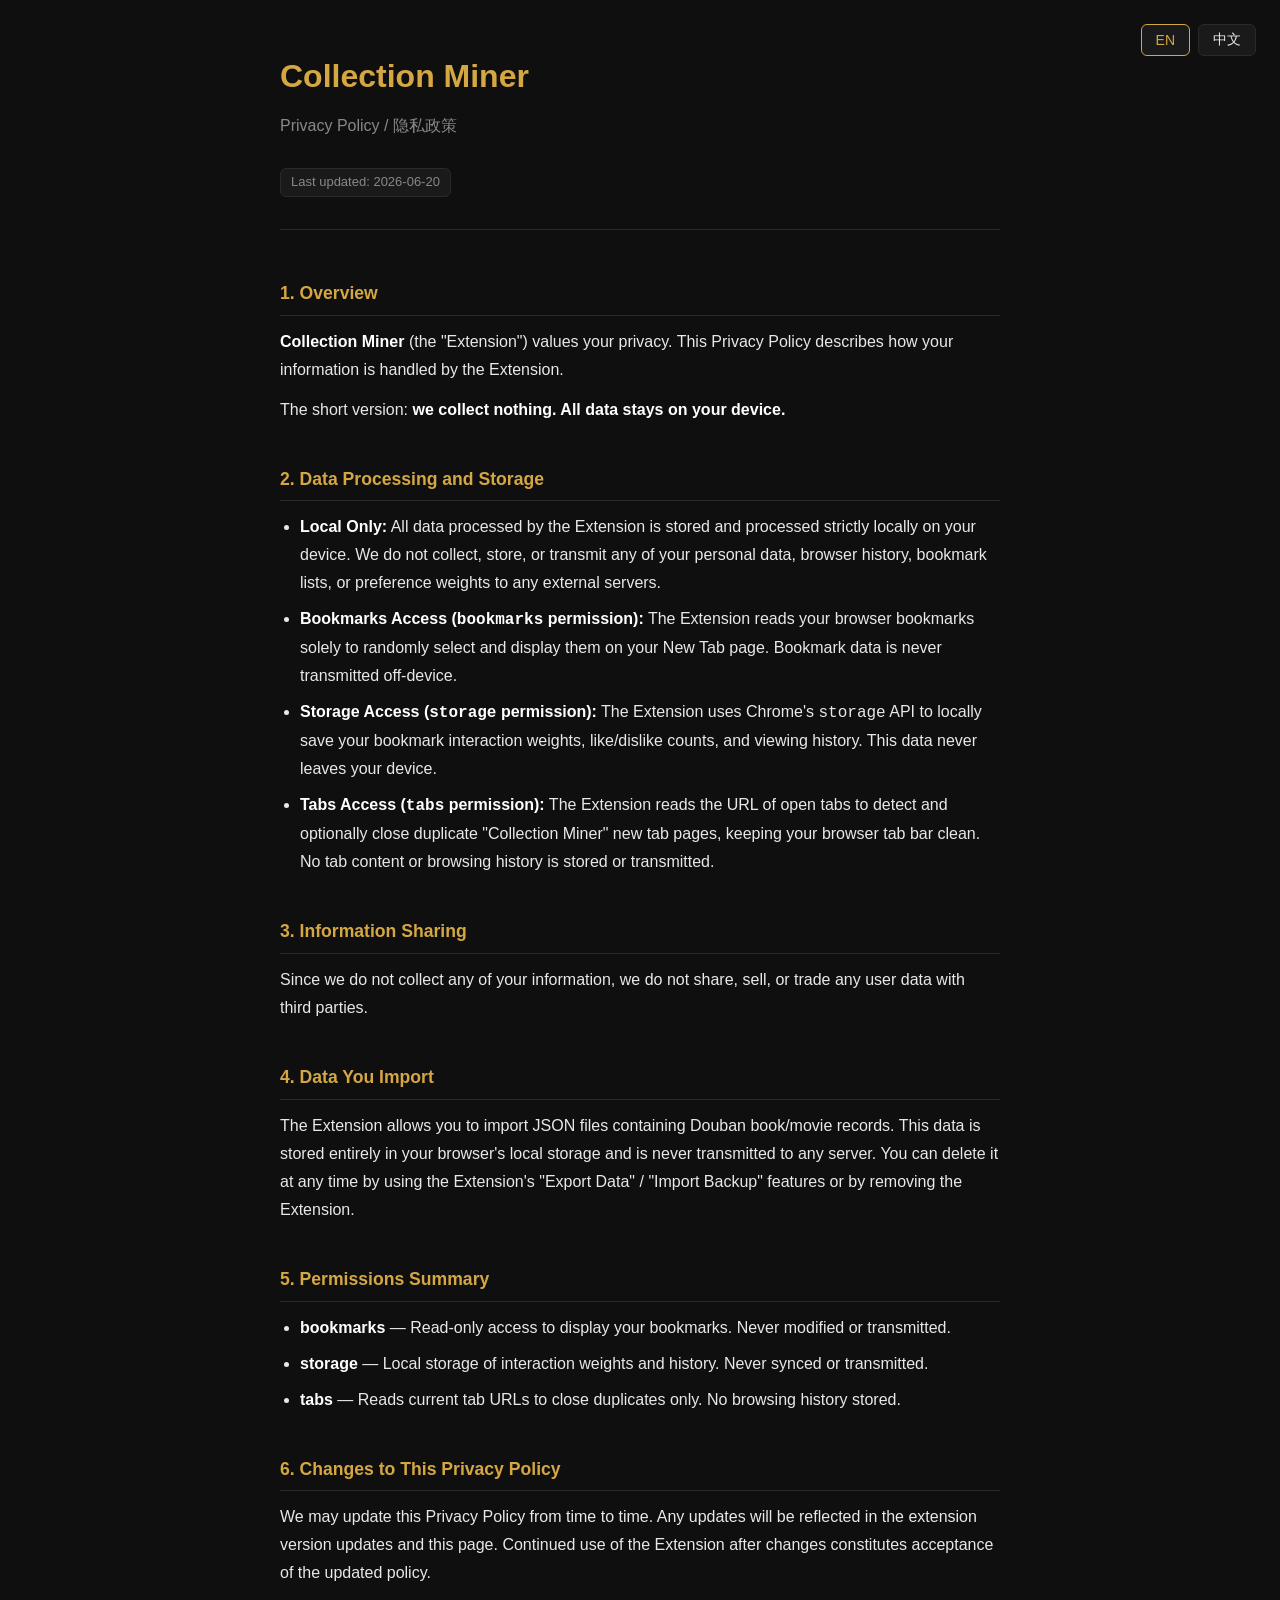
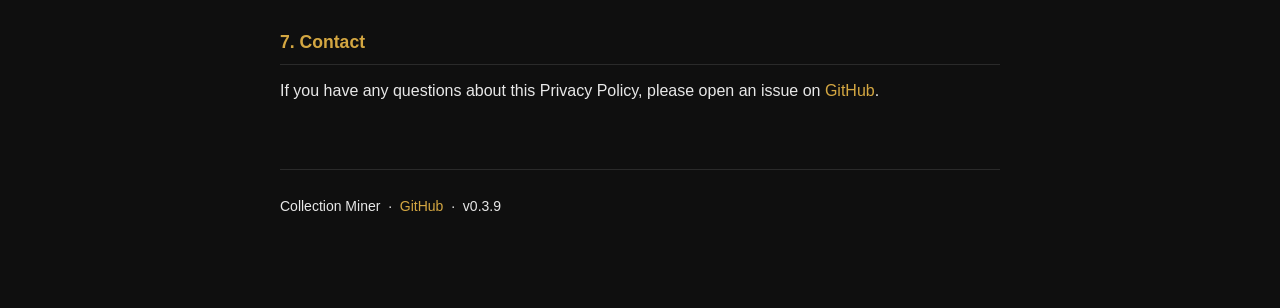
==== docs/index.html @ bb642c5b "chore: prepare Chrome Web Store submission - manifest.json: improve description (more specific for C" ====
<!DOCTYPE html>
<html lang="en">
<head>
  <meta charset="UTF-8" />
  <meta name="viewport" content="width=device-width, initial-scale=1.0" />
  <title>Privacy Policy — Collection Miner</title>
  <style>
    :root {
      --bg: #0f0f0f;
      --surface: #1a1a1a;
      --border: #2a2a2a;
      --text: #e8e8e8;
      --muted: #888;
      --accent: #d4a742;
    }
    * { box-sizing: border-box; margin: 0; padding: 0; }
    body {
      background: var(--bg);
      color: var(--text);
      font-family: -apple-system, "Inter", "Segoe UI", sans-serif;
      font-size: 16px;
      line-height: 1.75;
      padding: 48px 24px 80px;
    }
    .container { max-width: 720px; margin: 0 auto; }
    header { margin-bottom: 48px; border-bottom: 1px solid var(--border); padding-bottom: 32px; }
    header h1 { font-size: 2rem; font-weight: 700; color: var(--accent); }
    header .subtitle { color: var(--muted); margin-top: 8px; }
    .badge {
      display: inline-block;
      background: var(--surface);
      border: 1px solid var(--border);
      border-radius: 6px;
      padding: 2px 10px;
      font-size: 13px;
      color: var(--muted);
      margin-top: 16px;
    }
    section { margin-bottom: 40px; }
    h2 {
      font-size: 1.1rem;
      font-weight: 600;
      color: var(--accent);
      margin-bottom: 12px;
      padding-bottom: 6px;
      border-bottom: 1px solid var(--border);
    }
    p { margin-bottom: 12px; color: var(--text); }
    ul { padding-left: 20px; }
    li { margin-bottom: 8px; }
    strong { color: #fff; }
    .lang-toggle {
      position: fixed;
      top: 24px;
      right: 24px;
      display: flex;
      gap: 8px;
    }
    .lang-btn {
      background: var(--surface);
      border: 1px solid var(--border);
      color: var(--text);
      padding: 6px 14px;
      border-radius: 6px;
      cursor: pointer;
      font-size: 14px;
      transition: border-color 0.2s;
    }
    .lang-btn.active { border-color: var(--accent); color: var(--accent); }
    .lang-section { display: none; }
    .lang-section.active { display: block; }
    footer { margin-top: 64px; border-top: 1px solid var(--border); padding-top: 24px; color: var(--muted); font-size: 14px; }
    a { color: var(--accent); text-decoration: none; }
    a:hover { text-decoration: underline; }
  </style>
</head>
<body>
  <div class="lang-toggle">
    <button class="lang-btn active" onclick="setLang('en')" id="btn-en">EN</button>
    <button class="lang-btn" onclick="setLang('zh')" id="btn-zh">中文</button>
  </div>

  <div class="container">
    <header>
      <h1>Collection Miner</h1>
      <p class="subtitle">Privacy Policy / 隐私政策</p>
      <span class="badge">Last updated: 2026-06-20</span>
    </header>

    <!-- English -->
    <div class="lang-section active" id="lang-en">
      <section>
        <h2>1. Overview</h2>
        <p><strong>Collection Miner</strong> (the "Extension") values your privacy. This Privacy Policy describes how your information is handled by the Extension.</p>
        <p>The short version: <strong>we collect nothing. All data stays on your device.</strong></p>
      </section>

      <section>
        <h2>2. Data Processing and Storage</h2>
        <ul>
          <li><strong>Local Only:</strong> All data processed by the Extension is stored and processed strictly locally on your device. We do not collect, store, or transmit any of your personal data, browser history, bookmark lists, or preference weights to any external servers.</li>
          <li><strong>Bookmarks Access (<code>bookmarks</code> permission):</strong> The Extension reads your browser bookmarks solely to randomly select and display them on your New Tab page. Bookmark data is never transmitted off-device.</li>
          <li><strong>Storage Access (<code>storage</code> permission):</strong> The Extension uses Chrome's <code>storage</code> API to locally save your bookmark interaction weights, like/dislike counts, and viewing history. This data never leaves your device.</li>
          <li><strong>Tabs Access (<code>tabs</code> permission):</strong> The Extension reads the URL of open tabs to detect and optionally close duplicate "Collection Miner" new tab pages, keeping your browser tab bar clean. No tab content or browsing history is stored or transmitted.</li>
        </ul>
      </section>

      <section>
        <h2>3. Information Sharing</h2>
        <p>Since we do not collect any of your information, we do not share, sell, or trade any user data with third parties.</p>
      </section>

      <section>
        <h2>4. Data You Import</h2>
        <p>The Extension allows you to import JSON files containing Douban book/movie records. This data is stored entirely in your browser's local storage and is never transmitted to any server. You can delete it at any time by using the Extension's "Export Data" / "Import Backup" features or by removing the Extension.</p>
      </section>

      <section>
        <h2>5. Permissions Summary</h2>
        <ul>
          <li><strong>bookmarks</strong> — Read-only access to display your bookmarks. Never modified or transmitted.</li>
          <li><strong>storage</strong> — Local storage of interaction weights and history. Never synced or transmitted.</li>
          <li><strong>tabs</strong> — Reads current tab URLs to close duplicates only. No browsing history stored.</li>
        </ul>
      </section>

      <section>
        <h2>6. Changes to This Privacy Policy</h2>
        <p>We may update this Privacy Policy from time to time. Any updates will be reflected in the extension version updates and this page. Continued use of the Extension after changes constitutes acceptance of the updated policy.</p>
      </section>

      <section>
        <h2>7. Contact</h2>
        <p>If you have any questions about this Privacy Policy, please open an issue on <a href="https://github.com/holynova/collection_miner" target="_blank">GitHub</a>.</p>
      </section>
    </div>

    <!-- Chinese -->
    <div class="lang-section" id="lang-zh">
      <section>
        <h2>1. 概述</h2>
        <p><strong>收藏夹淘金 (Collection Miner)</strong>（以下简称"本插件"）非常重视您的隐私。本隐私政策说明了本插件如何处理您的信息。</p>
        <p>简而言之：<strong>我们不收集任何数据，所有数据均保留在您的本地设备上。</strong></p>
      </section>

      <section>
        <h2>2. 数据处理与存储</h2>
        <ul>
          <li><strong>完全本地化：</strong>本插件处理的所有数据均完全保存在您的本地设备上。我们不会收集、存储或传输您的任何个人数据、浏览器历史记录、书签列表或卡片评分权重到任何外部服务器。</li>
          <li><strong>书签权限（<code>bookmarks</code>）：</strong>本插件仅读取您的书签，以便在新标签页中随机挑选并展示它们。书签数据绝不会传输到设备之外。</li>
          <li><strong>存储权限（<code>storage</code>）：</strong>本插件使用 Chrome <code>storage</code> API 在本地保存书签展现权重、赞/踩次数和浏览历史。这些数据永远不会离开您的设备。</li>
          <li><strong>标签页权限（<code>tabs</code>）：</strong>本插件读取当前打开标签页的 URL，以检测并关闭重复打开的"收藏夹淘金"新标签页，保持您的标签栏清爽。不会存储或传输任何标签内容或浏览历史。</li>
        </ul>
      </section>

      <section>
        <h2>3. 信息共享</h2>
        <p>由于我们不收集您的任何信息，因此我们不会向任何第三方共享、出售或交易用户数据。</p>
      </section>

      <section>
        <h2>4. 您导入的数据</h2>
        <p>本插件允许您导入包含豆瓣书影音记录的 JSON 文件。这些数据完全存储在您浏览器的本地存储中，绝不会传输到任何服务器。您可以随时通过插件的"导出数据"/"导入备份"功能或卸载插件来删除这些数据。</p>
      </section>

      <section>
        <h2>5. 权限说明</h2>
        <ul>
          <li><strong>bookmarks</strong> — 只读访问，用于展示书签，不会修改或传输。</li>
          <li><strong>storage</strong> — 本地存储交互权重和历史，不会同步或传输。</li>
          <li><strong>tabs</strong> — 读取当前标签页 URL 以关闭重复标签，不存储浏览历史。</li>
        </ul>
      </section>

      <section>
        <h2>6. 隐私政策的更新</h2>
        <p>我们可能会不时更新本隐私政策。任何更新都将通过插件版本更新及本页面进行说明。继续使用本插件即表示接受更新后的政策。</p>
      </section>

      <section>
        <h2>7. 联系方式</h2>
        <p>如您对本隐私政策有任何疑问，请在 <a href="https://github.com/holynova/collection_miner" target="_blank">GitHub</a> 上提交 Issue。</p>
      </section>
    </div>

    <footer>
      <p>Collection Miner &nbsp;·&nbsp; <a href="https://github.com/holynova/collection_miner" target="_blank">GitHub</a> &nbsp;·&nbsp; v0.3.9</p>
    </footer>
  </div>

  <script>
    function setLang(lang) {
      document.getElementById('lang-en').classList.toggle('active', lang === 'en');
      document.getElementById('lang-zh').classList.toggle('active', lang === 'zh');
      document.getElementById('btn-en').classList.toggle('active', lang === 'en');
      document.getElementById('btn-zh').classList.toggle('active', lang === 'zh');
    }
  </script>
</body>
</html>
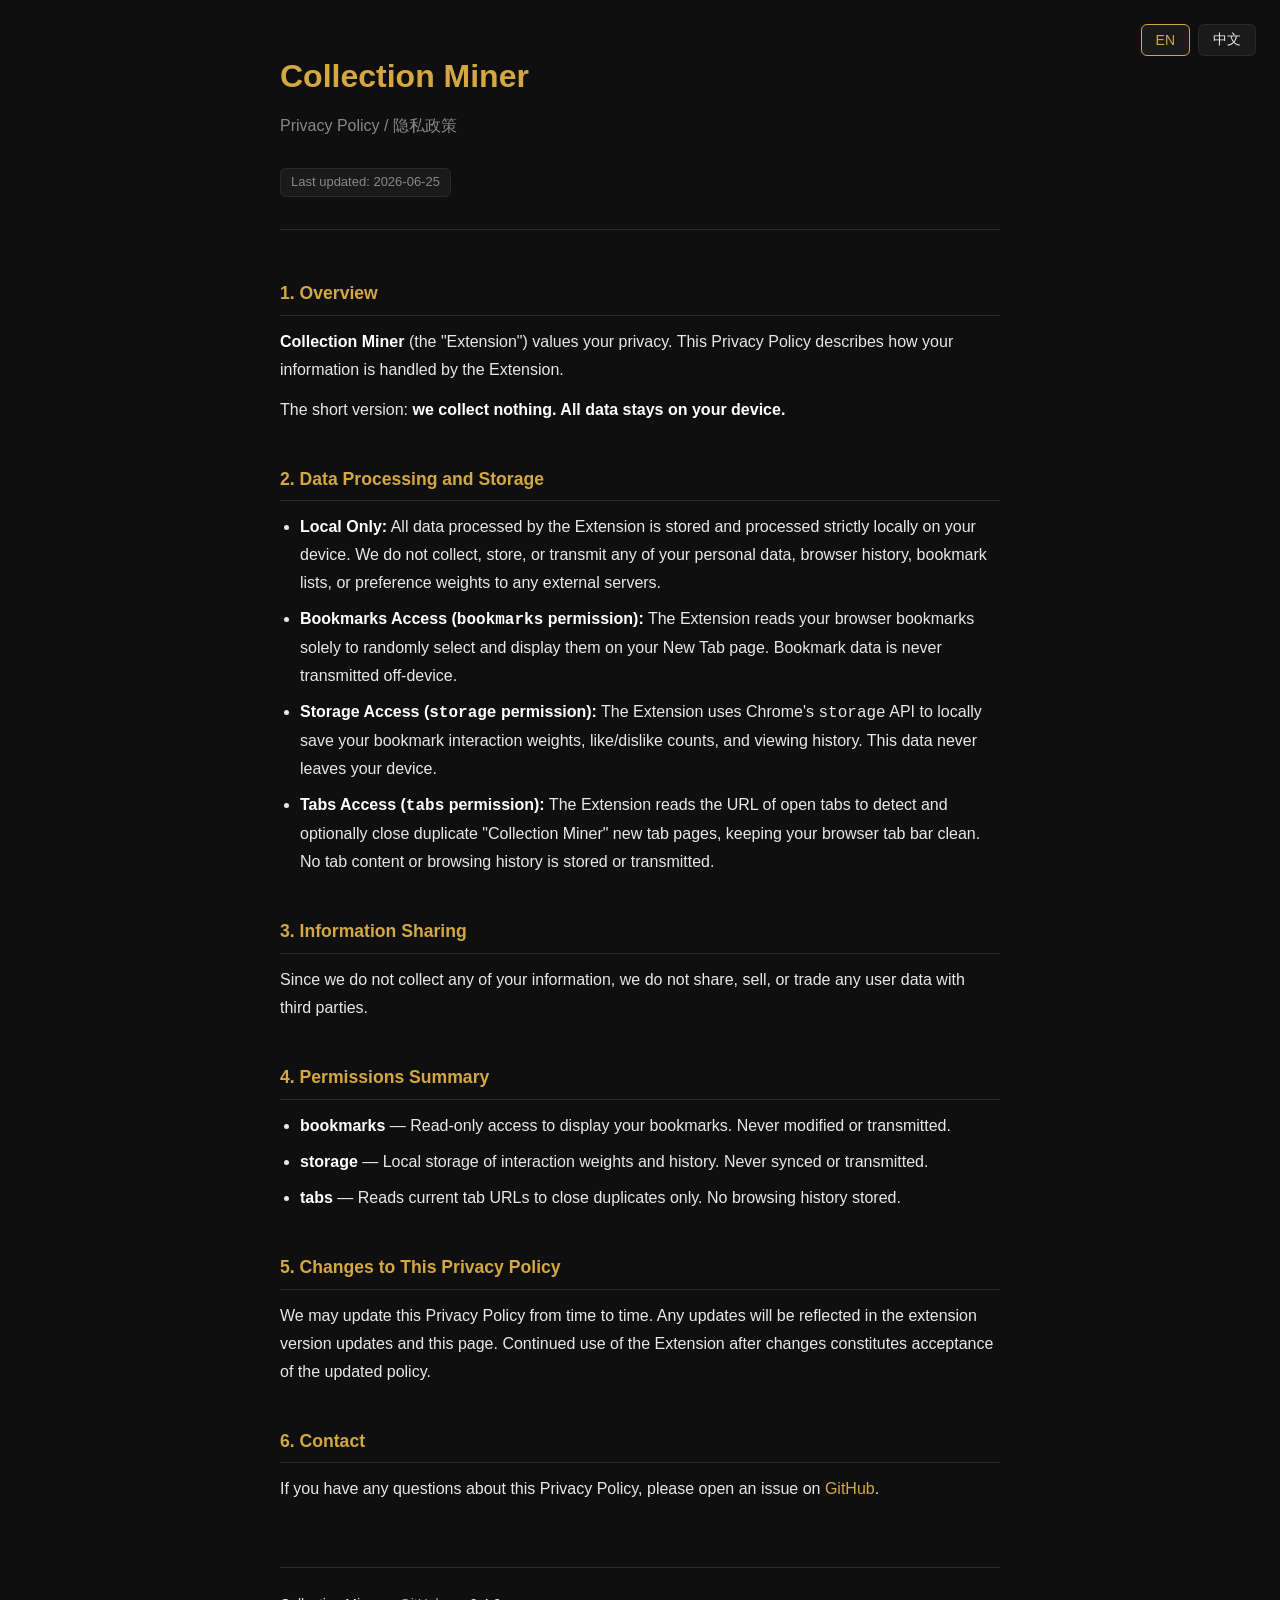
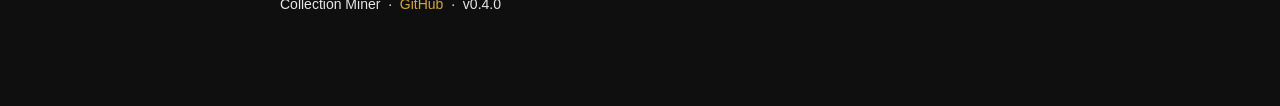
==== commit c5020e37: "docs: remove Douban references, add Chinese store guide, and delete obsolete tips.html" ====
--- a/docs/index.html
+++ b/docs/index.html
@@ -84,7 +84,7 @@
     <header>
       <h1>Collection Miner</h1>
       <p class="subtitle">Privacy Policy / 隐私政策</p>
-      <span class="badge">Last updated: 2026-06-20</span>
+      <span class="badge">Last updated: 2026-06-25</span>
     </header>
 
     <!-- English -->
@@ -111,12 +111,7 @@
       </section>
 
       <section>
-        <h2>4. Data You Import</h2>
-        <p>The Extension allows you to import JSON files containing Douban book/movie records. This data is stored entirely in your browser's local storage and is never transmitted to any server. You can delete it at any time by using the Extension's "Export Data" / "Import Backup" features or by removing the Extension.</p>
-      </section>
-
-      <section>
-        <h2>5. Permissions Summary</h2>
+        <h2>4. Permissions Summary</h2>
         <ul>
           <li><strong>bookmarks</strong> — Read-only access to display your bookmarks. Never modified or transmitted.</li>
           <li><strong>storage</strong> — Local storage of interaction weights and history. Never synced or transmitted.</li>
@@ -125,12 +120,12 @@
       </section>
 
       <section>
-        <h2>6. Changes to This Privacy Policy</h2>
+        <h2>5. Changes to This Privacy Policy</h2>
         <p>We may update this Privacy Policy from time to time. Any updates will be reflected in the extension version updates and this page. Continued use of the Extension after changes constitutes acceptance of the updated policy.</p>
       </section>
 
       <section>
-        <h2>7. Contact</h2>
+        <h2>6. Contact</h2>
         <p>If you have any questions about this Privacy Policy, please open an issue on <a href="https://github.com/holynova/collection_miner" target="_blank">GitHub</a>.</p>
       </section>
     </div>
@@ -159,12 +154,7 @@
       </section>
 
       <section>
-        <h2>4. 您导入的数据</h2>
-        <p>本插件允许您导入包含豆瓣书影音记录的 JSON 文件。这些数据完全存储在您浏览器的本地存储中，绝不会传输到任何服务器。您可以随时通过插件的"导出数据"/"导入备份"功能或卸载插件来删除这些数据。</p>
-      </section>
-
-      <section>
-        <h2>5. 权限说明</h2>
+        <h2>4. 权限说明</h2>
         <ul>
           <li><strong>bookmarks</strong> — 只读访问，用于展示书签，不会修改或传输。</li>
           <li><strong>storage</strong> — 本地存储交互权重和历史，不会同步或传输。</li>
@@ -173,18 +163,18 @@
       </section>
 
       <section>
-        <h2>6. 隐私政策的更新</h2>
+        <h2>5. 隐私政策的更新</h2>
         <p>我们可能会不时更新本隐私政策。任何更新都将通过插件版本更新及本页面进行说明。继续使用本插件即表示接受更新后的政策。</p>
       </section>
 
       <section>
-        <h2>7. 联系方式</h2>
+        <h2>6. 联系方式</h2>
         <p>如您对本隐私政策有任何疑问，请在 <a href="https://github.com/holynova/collection_miner" target="_blank">GitHub</a> 上提交 Issue。</p>
       </section>
     </div>
 
     <footer>
-      <p>Collection Miner &nbsp;·&nbsp; <a href="https://github.com/holynova/collection_miner" target="_blank">GitHub</a> &nbsp;·&nbsp; v0.3.9</p>
+      <p>Collection Miner &nbsp;·&nbsp; <a href="https://github.com/holynova/collection_miner" target="_blank">GitHub</a> &nbsp;·&nbsp; v0.4.0</p>
     </footer>
   </div>
 
